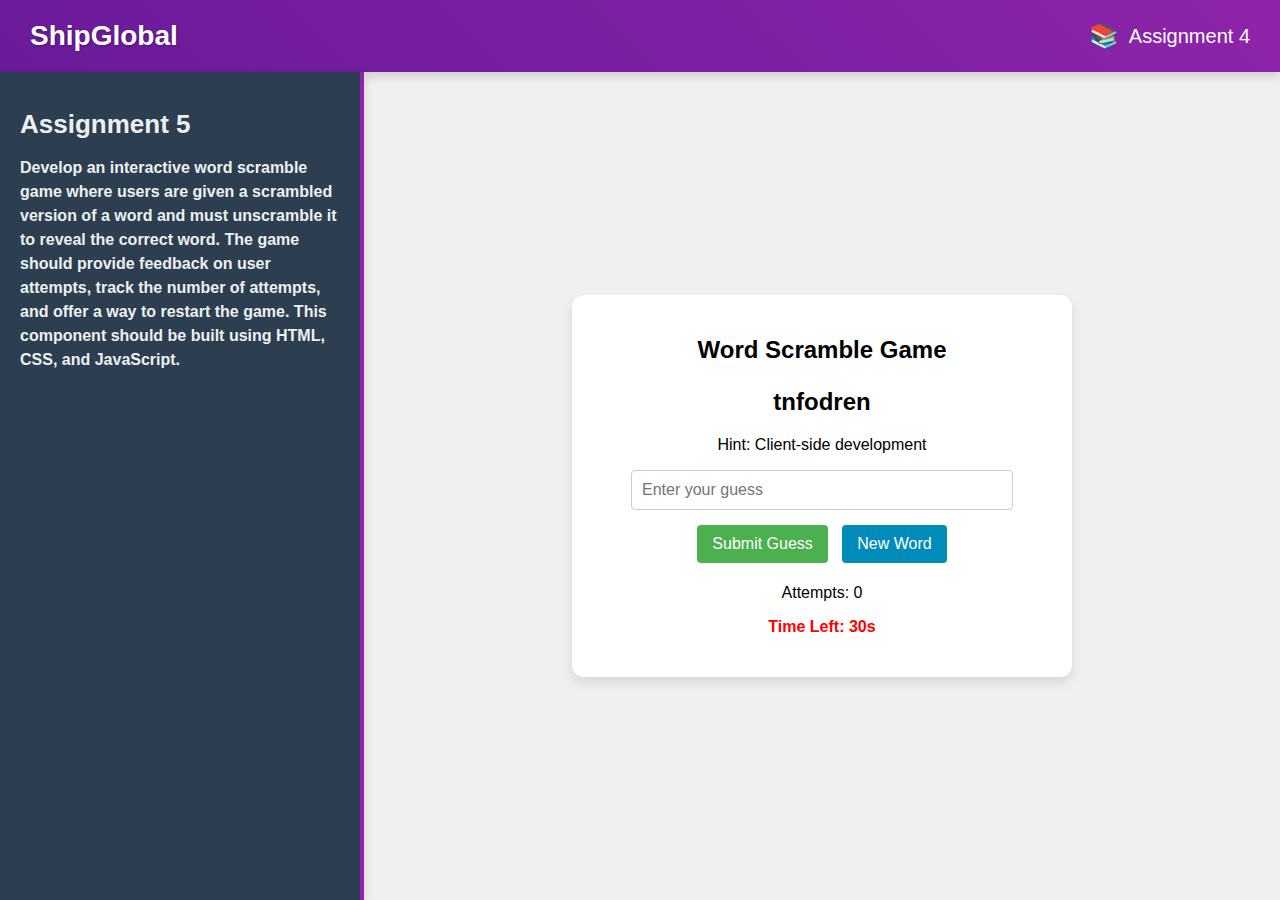
==== WordScramble/index.html @ a5236a94 "word scrambel" ====
<!DOCTYPE html>
<html lang="en">
<head>
    <meta charset="UTF-8">
    <meta name="viewport" content="width=device-width, initial-scale=1.0">
    <title>Assignment 5</title>
    <link rel="stylesheet" href="styles.css">
</head>
<body>
    <header class="header">
        <div class="logo">ShipGlobal</div>
        <div class="assignment">Assignment 4</div>
    </header>
    <div class="container">
        <aside class="sidebar">
            <h1>Assignment 5</h1>
            <p>Develop an interactive word scramble game where users are given a scrambled
                version of a word and must unscramble it to reveal the correct word. The game should
                provide feedback on user attempts, track the number of attempts, and offer a way to restart
                the game. This component should be built using HTML, CSS, and JavaScript.</p>
        </aside>
        <main class="main-content">
            <div class="game-container">
                <h1>Word Scramble Game</h1>
                <div id="game">
                    <p id="scrambled-word">__ __ __ __ __</p>
                    <p id="hint">Hint: <span id="hint-text"></span></p>
                    <input type="text" id="user-input" placeholder="Enter your guess">
                    <button id="submit-btn">Submit Guess</button>
                    <button id="new-word-btn">New Word</button>
                    <p id="feedback"></p>
                    <p id="attempts">Attempts: 0</p>
                    <p id="timer">Time Left: 30s</p>
                </div>
            </div>
        </main>
    </div>
    <script src="script.js"></script>
</body>
</html>
---- WordScramble/styles.css ----
body {
    font-family: Arial, sans-serif;
    background-color: #f0f0f0;
    margin: 0;
    height: 100vh;
    display: flex;
    flex-direction: column;
}

.header {
    display: flex;
    justify-content: space-between;
    align-items: center;
    background: linear-gradient(45deg, #6a1b9a, #8e24aa);
    color: #fff;
    padding: 20px 30px;
    box-shadow: 0 4px 10px rgba(0, 0, 0, 0.15);
}

.logo {
    font-size: 28px;
    font-weight: bold;
    text-shadow: 1px 1px 3px rgba(0, 0, 0, 0.3);
}

.assignment {
    font-size: 20px;
    font-weight: 500;
    display: flex;
    align-items: center;
}

.header .assignment::before {
    content: "📚";
    margin-right: 10px;
    font-size: 24px;
}

.container {
    display: flex;
    flex: 1;
}

.sidebar {
    background: #2c3e50;
    color: #ecf0f1;
    width: 100%;
    max-width: 320px;
    padding: 20px;
    font-size: 18px;
    font-weight: bold;
    overflow: auto;
    box-shadow: 0 4px 10px rgba(0, 0, 0, 0.15);
    border-right: 4px solid #8e24aa;
}

.sidebar h1 {
    font-size: 26px;
    margin-bottom: 15px;
}

.sidebar p {
    font-size: 16px;
    line-height: 1.5;
}

.main-content {
    flex: 1;
    display: flex;
    justify-content: center;
    align-items: center;
    padding: 20px;
    box-sizing: border-box;
}

.game-container {
    background: #ffffff;
    padding: 25px;
    border-radius: 12px;
    box-shadow: 0 6px 12px rgba(0, 0, 0, 0.1);
    text-align: center;
    width: 100%;
    max-width: 450px;
}

.game-container h1 {
    font-size: 24px;
    margin-bottom: 20px;
}

#scrambled-word {
    font-size: 24px;
    margin-bottom: 20px;
    font-weight: bold;
}

input[type="text"] {
    padding: 10px;
    width: 80%;
    margin-bottom: 10px;
    font-size: 16px;
    border: 1px solid #ccc;
    border-radius: 4px;
}

button {
    padding: 10px 15px;
    font-size: 16px;
    border: none;
    border-radius: 4px;
    cursor: pointer;
    margin: 5px;
}

#submit-btn {
    background-color: #4CAF50;
    color: white;
}

#new-word-btn {
    background-color: #008CBA;
    color: white;
}

#feedback {
    margin: 10px 0;
    font-size: 18px;
    font-weight: bold;
}

#attempts {
    font-size: 16px;
}

#timer {
    font-size: 16px;
    color: #ff0000;
    font-weight: bold;
}


@media (max-width: 768px) {
    .sidebar {
        display: none; /* Hide sidebar on smaller screens */
    }

    .main-content {
        padding: 10px;
    }

    .game-container {
        margin: 0; /* Remove margin on small screens */
        width: 100%; /* Full width on small screens */
    }
}

@media (max-width: 480px) {
    .header {
        flex-direction: column;
        text-align: center;
    }

    .logo {
        font-size: 24px;
    }

    .assignment {
        font-size: 18px;
    }

    .game-container {
        padding: 15px;
    }

    input[type="number"], button {
        font-size: 14px;
        padding: 8px;
    }

    #feedback, #attempts {
        font-size: 16px;
    }
}
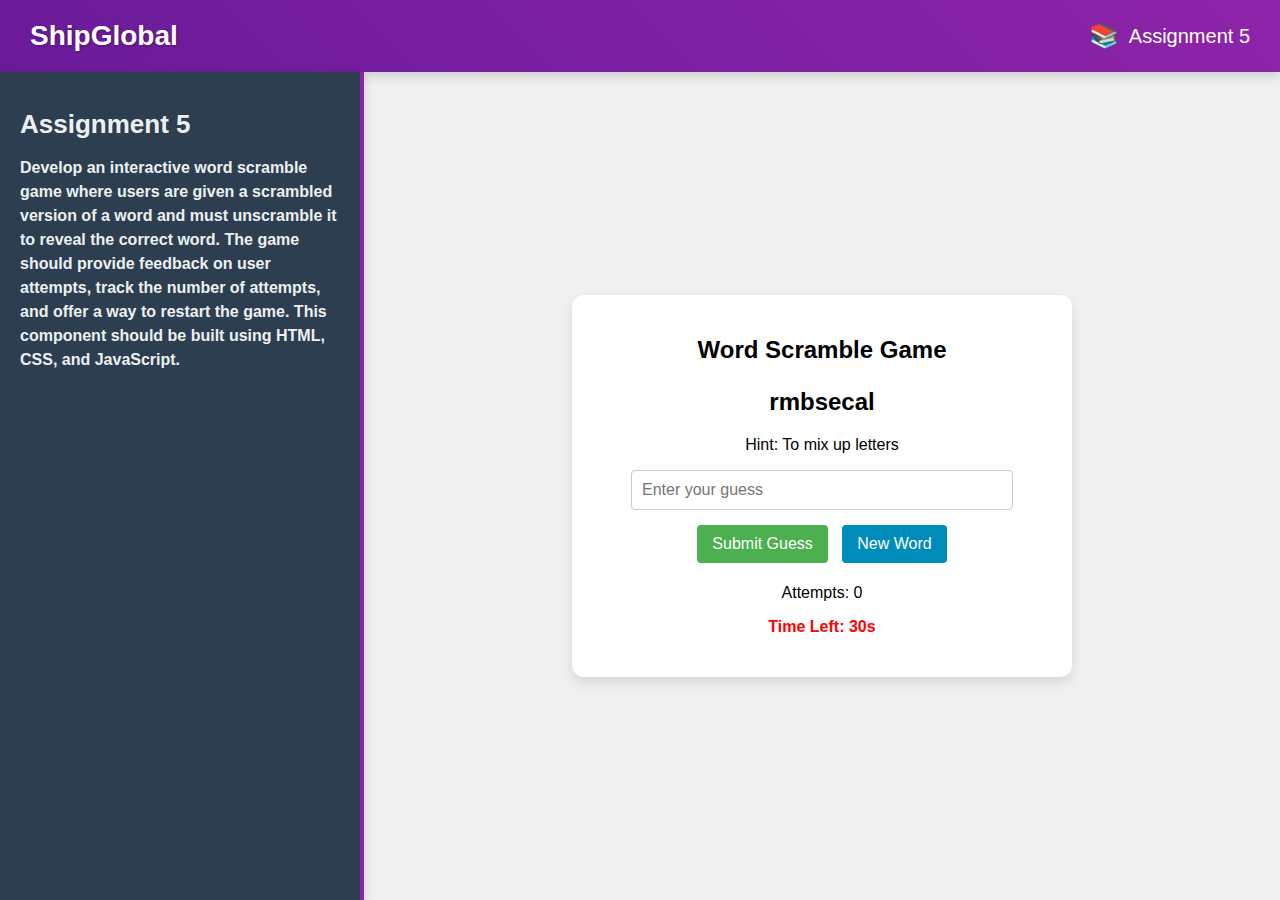
==== commit 060dcf34: "minor bugs" ====
--- a/WordScramble/index.html
+++ b/WordScramble/index.html
@@ -9,7 +9,7 @@
 <body>
     <header class="header">
         <div class="logo">ShipGlobal</div>
-        <div class="assignment">Assignment 4</div>
+        <div class="assignment">Assignment 5</div>
     </header>
     <div class="container">
         <aside class="sidebar">
